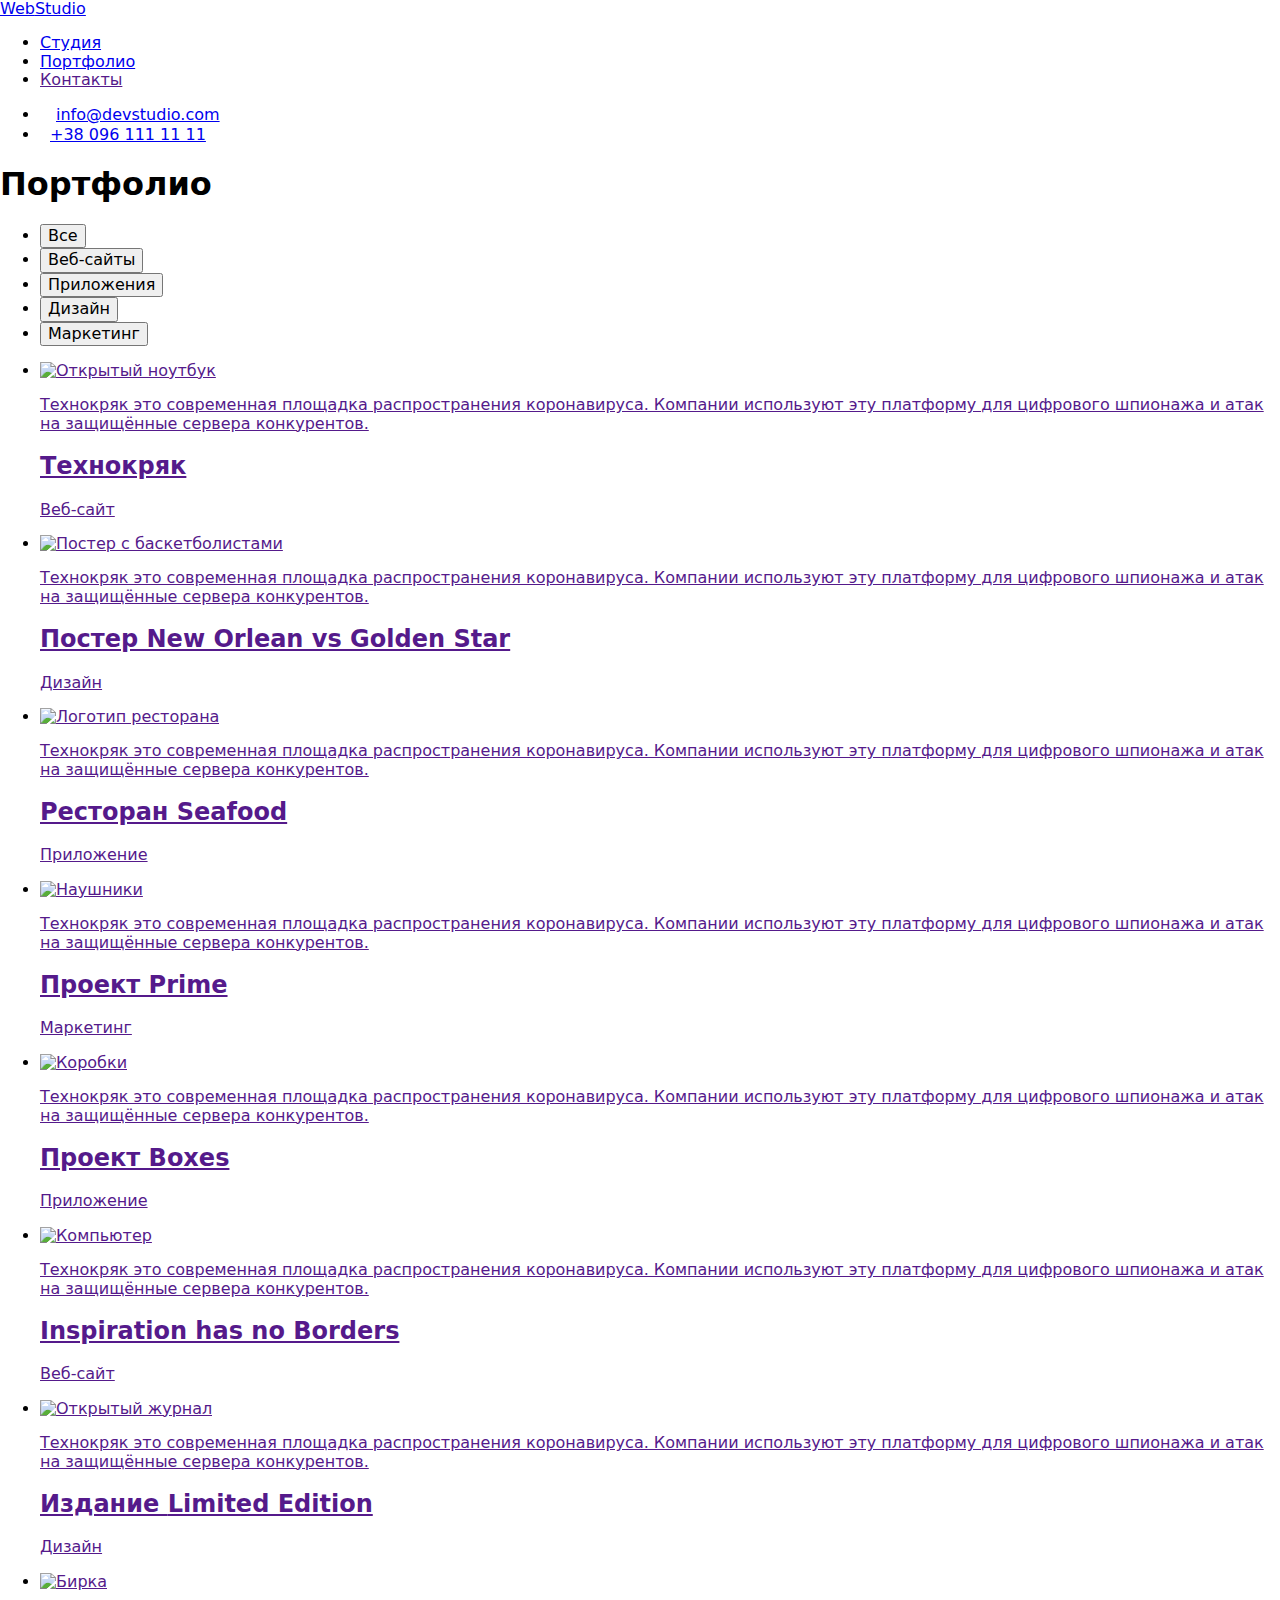
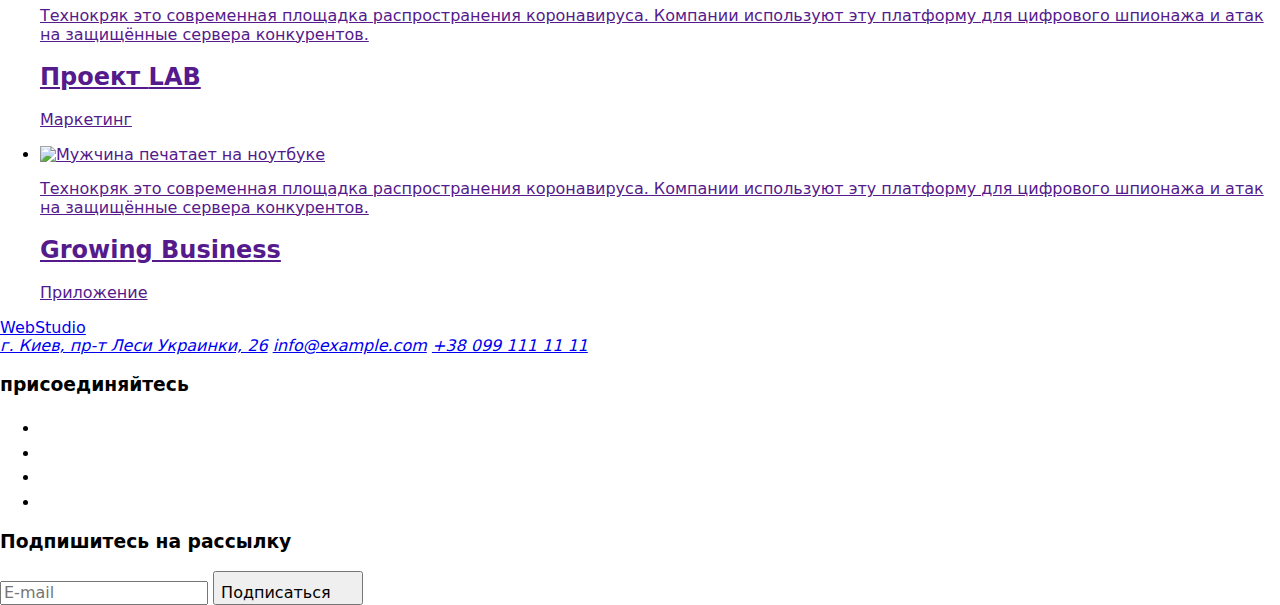
==== portfolio.html @ 89c10aa8 "Add files via upload" ====
<!DOCTYPE html>
<html lang="ru">
  <head>
    <meta charset="UTF-8" />
    <meta http-equiv="X-UA-Compatible" content="IE=edge" />
    <meta name="viewport" content="width=device-width, initial-scale=1.0" />
    <link
      href="https://fonts.googleapis.com/css2?family=Raleway:ital,wght@0,700;1,700&family=Roboto:ital,wght@0,400;0,500;0,700;0,900;1,400;1,500;1,700;1,900&display=swap"
      rel="stylesheet"
    />
    <link
      rel="stylesheet"
      href="https://cdnjs.cloudflare.com/ajax/libs/modern-normalize/1.0.0/modern-normalize.min.css"
    />
    <link rel="stylesheet" href="./css/style.css" />
    <title>Portfolio</title>
  </head>
  <body>
    <!--Header-->
    <header class="top-header top-header-portfolio">
      <div class="container top-header-container">
        <nav class="nav-position">
          <a class="logo link-decoration" href="./index.html"
            ><span class="logo-web">Web</span>Studio</a
          >

          <ul class="site-nav ul-style">
            <li class="site-nav-item">
              <a
                class="site-nav-link studia-link-menu link-decoration"
                href="./index.html"
                >Студия</a
              >
            </li>
            <li class="site-nav-item">
              <a
                class="
                  site-nav-link
                  current
                  portfolio-link-menu
                  link-decoration
                "
                href="./portfolio.html"
                >Портфолио</a
              >
            </li>
            <li class="site-nav-item">
              <a
                class="site-nav-link contacts-link-menu link-decoration"
                href=""
                >Контакты</a
              >
            </li>
          </ul>
        </nav>
        <ul class="contacts-header ul-style">
          <li class="contacts-header-item">
            <a
              class="contacts-link link-decoration"
              href="mailto:info@devstudio.com"
              ><svg class="icon-envelope" width="16px" height="12px">
                <use href="./images/icons.svg#icon-envelope"></use></svg
              >info@devstudio.com</a
            >
          </li>
          <li class="contacts-header-item">
            <a class="contacts-link link-decoration" href="tel:+380961111111"
              ><svg class="icon-envelope" width="10px" height="16px">
                <use href="./images/icons.svg#icon-smartphone"></use></svg
              >+38 096 111 11 11</a
            >
          </li>
        </ul>
      </div>
    </header>

    <main>
      <section class="portfolio section">
        <div class="container">
          <!--Скрытый заголовок-->
          <h1 class="hidden-title">Портфолио</h1>

          <!--Фильтр-->
          <ul class="filter-buttons ul-style">
            <li class="filter-buttons-item">
              <button class="filter-buttons-link" type="button">Все</button>
            </li>
            <li class="filter-buttons-item">
              <button class="filter-buttons-link" type="button">
                Веб-сайты
              </button>
            </li>
            <li class="filter-buttons-item">
              <button class="filter-buttons-link" type="button">
                Приложения
              </button>
            </li>
            <li class="filter-buttons-item">
              <button class="filter-buttons-link" type="button">Дизайн</button>
            </li>
            <li class="filter-buttons-item">
              <button class="filter-buttons-link" type="button">
                Маркетинг
              </button>
            </li>
          </ul>

          <!--Portfolio-->

          <ul class="portfolio-projects ul-style">
            <li class="portfolio-projects-item">
              <a class="portfolio-projects-link link-decoration" href="">
                <div class="portfolio-overlay-container">
                  <img
                    class="portfolio-img"
                    src="./images/tehnokryak.jpg"
                    alt="Открытый ноутбук"
                    width="370"
                  />
                  <div class="portfolio-overlay">
                    <p class="portfolio-overlay-descriptions">
                      Технокряк это современная площадка распространения
                      коронавируса. Компании используют эту платформу для
                      цифрового шпионажа и атак на защищённые сервера
                      конкурентов.
                    </p>
                  </div>
                </div>
                <div class="portfolio-photo-caption">
                  <h2 class="portfolio-projects-title">Технокряк</h2>
                  <p class="portfolio-projects-description">Веб-сайт</p>
                </div>
              </a>
            </li>
            <li class="portfolio-projects-item">
              <a class="portfolio-projects-link link-decoration" href="">
                <div class="portfolio-overlay-container">
                  <img
                    class="portfolio-img"
                    src="./images/poster.jpg"
                    alt="Постер с баскетболистами"
                    width="370"
                  />
                  <div class="portfolio-overlay">
                    <p class="portfolio-overlay-descriptions">
                      Технокряк это современная площадка распространения
                      коронавируса. Компании используют эту платформу для
                      цифрового шпионажа и атак на защищённые сервера
                      конкурентов.
                    </p>
                  </div>
                </div>
                <div class="portfolio-photo-caption">
                  <h2 class="portfolio-projects-title">
                    Постер New Orlean vs Golden Star
                  </h2>
                  <p class="portfolio-projects-description">Дизайн</p>
                </div>
              </a>
            </li>
            <li class="portfolio-projects-item">
              <a class="portfolio-projects-link link-decoration" href="">
                <div class="portfolio-overlay-container">
                  <img
                    class="portfolio-img"
                    src="./images/seafood.jpg"
                    alt="Логотип ресторана"
                    width="370"
                  />
                  <div class="portfolio-overlay">
                    <p class="portfolio-overlay-descriptions">
                      Технокряк это современная площадка распространения
                      коронавируса. Компании используют эту платформу для
                      цифрового шпионажа и атак на защищённые сервера
                      конкурентов.
                    </p>
                  </div>
                </div>
                <div class="portfolio-photo-caption">
                  <h2 class="portfolio-projects-title">Ресторан Seafood</h2>
                  <p class="portfolio-projects-description">Приложение</p>
                </div>
              </a>
            </li>
            <li class="portfolio-projects-item">
              <a class="portfolio-projects-link link-decoration" href="">
                <div class="portfolio-overlay-container">
                  <img
                    class="portfolio-img"
                    src="./images/prime.jpg"
                    alt="Наушники"
                    width="370"
                  />
                  <div class="portfolio-overlay">
                    <p class="portfolio-overlay-descriptions">
                      Технокряк это современная площадка распространения
                      коронавируса. Компании используют эту платформу для
                      цифрового шпионажа и атак на защищённые сервера
                      конкурентов.
                    </p>
                  </div>
                </div>
                <div class="portfolio-photo-caption">
                  <h2 class="portfolio-projects-title">Проект Prime</h2>
                  <p class="portfolio-projects-description">Маркетинг</p>
                </div>
              </a>
            </li>
            <li class="portfolio-projects-item">
              <a class="portfolio-projects-link link-decoration" href="">
                <div class="portfolio-overlay-container">
                  <img
                    class="portfolio-img"
                    src="./images/boxes.jpg"
                    alt="Коробки"
                    width="370"
                  />
                  <div class="portfolio-overlay">
                    <p class="portfolio-overlay-descriptions">
                      Технокряк это современная площадка распространения
                      коронавируса. Компании используют эту платформу для
                      цифрового шпионажа и атак на защищённые сервера
                      конкурентов.
                    </p>
                  </div>
                </div>
                <div class="portfolio-photo-caption">
                  <h2 class="portfolio-projects-title">Проект Boxes</h2>
                  <p class="portfolio-projects-description">Приложение</p>
                </div>
              </a>
            </li>
            <li class="portfolio-projects-item">
              <a class="portfolio-projects-link link-decoration" href="">
                <div class="portfolio-overlay-container">
                  <img
                    class="portfolio-img"
                    src="./images/borders.jpg"
                    alt="Компьютер"
                    width="370"
                  />
                  <div class="portfolio-overlay">
                    <p class="portfolio-overlay-descriptions">
                      Технокряк это современная площадка распространения
                      коронавируса. Компании используют эту платформу для
                      цифрового шпионажа и атак на защищённые сервера
                      конкурентов.
                    </p>
                  </div>
                </div>
                <div class="portfolio-photo-caption">
                  <h2 lang="en" class="portfolio-projects-title">
                    Inspiration has no Borders
                  </h2>
                  <p class="portfolio-projects-description">Веб-сайт</p>
                </div>
              </a>
            </li>
            <li class="portfolio-projects-item">
              <a class="portfolio-projects-link link-decoration" href="">
                <div class="portfolio-overlay-container">
                  <img
                    class="portfolio-img"
                    src="./images/limited.jpg"
                    alt="Открытый журнал"
                    width="370"
                  />
                  <div class="portfolio-overlay">
                    <p class="portfolio-overlay-descriptions">
                      Технокряк это современная площадка распространения
                      коронавируса. Компании используют эту платформу для
                      цифрового шпионажа и атак на защищённые сервера
                      конкурентов.
                    </p>
                  </div>
                </div>
                <div class="portfolio-photo-caption">
                  <h2 class="portfolio-projects-title">
                    Издание <span lang="en">Limited Edition</span>
                  </h2>
                  <p class="portfolio-projects-description">Дизайн</p>
                </div>
              </a>
            </li>
            <li class="portfolio-projects-item">
              <a class="portfolio-projects-link link-decoration" href="">
                <div class="portfolio-overlay-container">
                  <img
                    class="portfolio-img"
                    src="./images/lab.jpg"
                    alt="Бирка"
                    width="370"
                  />
                  <div class="portfolio-overlay">
                    <p class="portfolio-overlay-descriptions">
                      Технокряк это современная площадка распространения
                      коронавируса. Компании используют эту платформу для
                      цифрового шпионажа и атак на защищённые сервера
                      конкурентов.
                    </p>
                  </div>
                </div>
                <div class="portfolio-photo-caption">
                  <h2 class="portfolio-projects-title">
                    Проект <span lang="en">LAB</span>
                  </h2>
                  <p class="portfolio-projects-description">Маркетинг</p>
                </div>
              </a>
            </li>
            <li class="portfolio-projects-item">
              <a class="portfolio-projects-link link-decoration" href="">
                <div class="portfolio-overlay-container">
                  <img
                    class="portfolio-img"
                    src="./images/growing.jpg"
                    alt="Мужчина печатает на ноутбуке"
                    width="370"
                  />
                  <div class="portfolio-overlay">
                    <p class="portfolio-overlay-descriptions">
                      Технокряк это современная площадка распространения
                      коронавируса. Компании используют эту платформу для
                      цифрового шпионажа и атак на защищённые сервера
                      конкурентов.
                    </p>
                  </div>
                </div>
                <div class="portfolio-photo-caption">
                  <h2 lang="en" class="portfolio-projects-title">
                    Growing Business
                  </h2>
                  <p class="portfolio-projects-description">Приложение</p>
                </div>
              </a>
            </li>
          </ul>
        </div>
      </section>
    </main>

    <!--Footer-->
    <footer class="page-footer">
      <div class="container flex-footer">
        <div>
          <a class="logo-footer link-decoration" href="./index.html"
            ><span class="logo-web">Web</span>Studio</a
          >
          <address class="adress">
            <!--Ссылка на карту-->
            <a
              class="footer-contacts link-decoration"
              href="https://goo.gl/maps/Xikcf6HpzXLj2j496"
              target="_blank"
              rel="noopener noreferrer"
              >г. Киев, пр-т Леси Украинки, 26</a
            >

            <a
              class="footer-contacts footer-link link-decoration"
              href="mailto:info@example.com"
              >info@example.com</a
            >

            <a
              class="footer-contacts footer-link link-decoration"
              href="tel:+380991111111"
              >+38 099 111 11 11</a
            >
          </address>
        </div>
        <div class="social-footer">
          <h3 class="social-footer-title">присоединяйтесь</h3>
          <ul class="social-footer-list ul-style">
            <li class="social-footer-item">
              <a class="social-footer-link link-decoration" href=""
                ><svg class="icon-instagram" width="20px" height="20px">
                  <use href="./images/icons.svg#icon-instagram"></use></svg
              ></a>
            </li>
            <li class="social-footer-item">
              <a class="social-footer-link link-decoration" href=""
                ><svg class="icon-twitter" width="20px" height="20px">
                  <use href="./images/icons.svg#icon-twitter"></use></svg
              ></a>
            </li>
            <li class="social-footer-item">
              <a class="social-footer-link link-decoration" href=""
                ><svg class="icon-facebook" width="20px" height="20px">
                  <use href="./images/icons.svg#icon-facebook"></use></svg
              ></a>
            </li>
            <li class="social-footer-item">
              <a class="social-footer-link link-decoration" href=""
                ><svg class="icon-linkedin" width="20px" height="20px">
                  <use href="./images/icons.svg#icon-linkedin"></use></svg
              ></a>
            </li>
          </ul>
        </div>
        <div class="subscribe-footer-container">
          <h3 class="subscribe-footer-title">Подпишитесь на рассылку</h3>
          <div class="subscribe-form-container">
            <form class="subscribe-form">
              <input
                class="subscribe-input-form"
                type="email"
                name="email"
                id="email"
                placeholder="E-mail"
              />
              <button class="subscribe-button" type="submit">
                Подписаться<svg class="icon-send" width="24" height="24">
                  <use href="./images/icons.svg#icon-icon-send"></use>
                </svg>
              </button>
            </form>
          </div>
        </div>
      </div>
    </footer>
  </body>
</html>
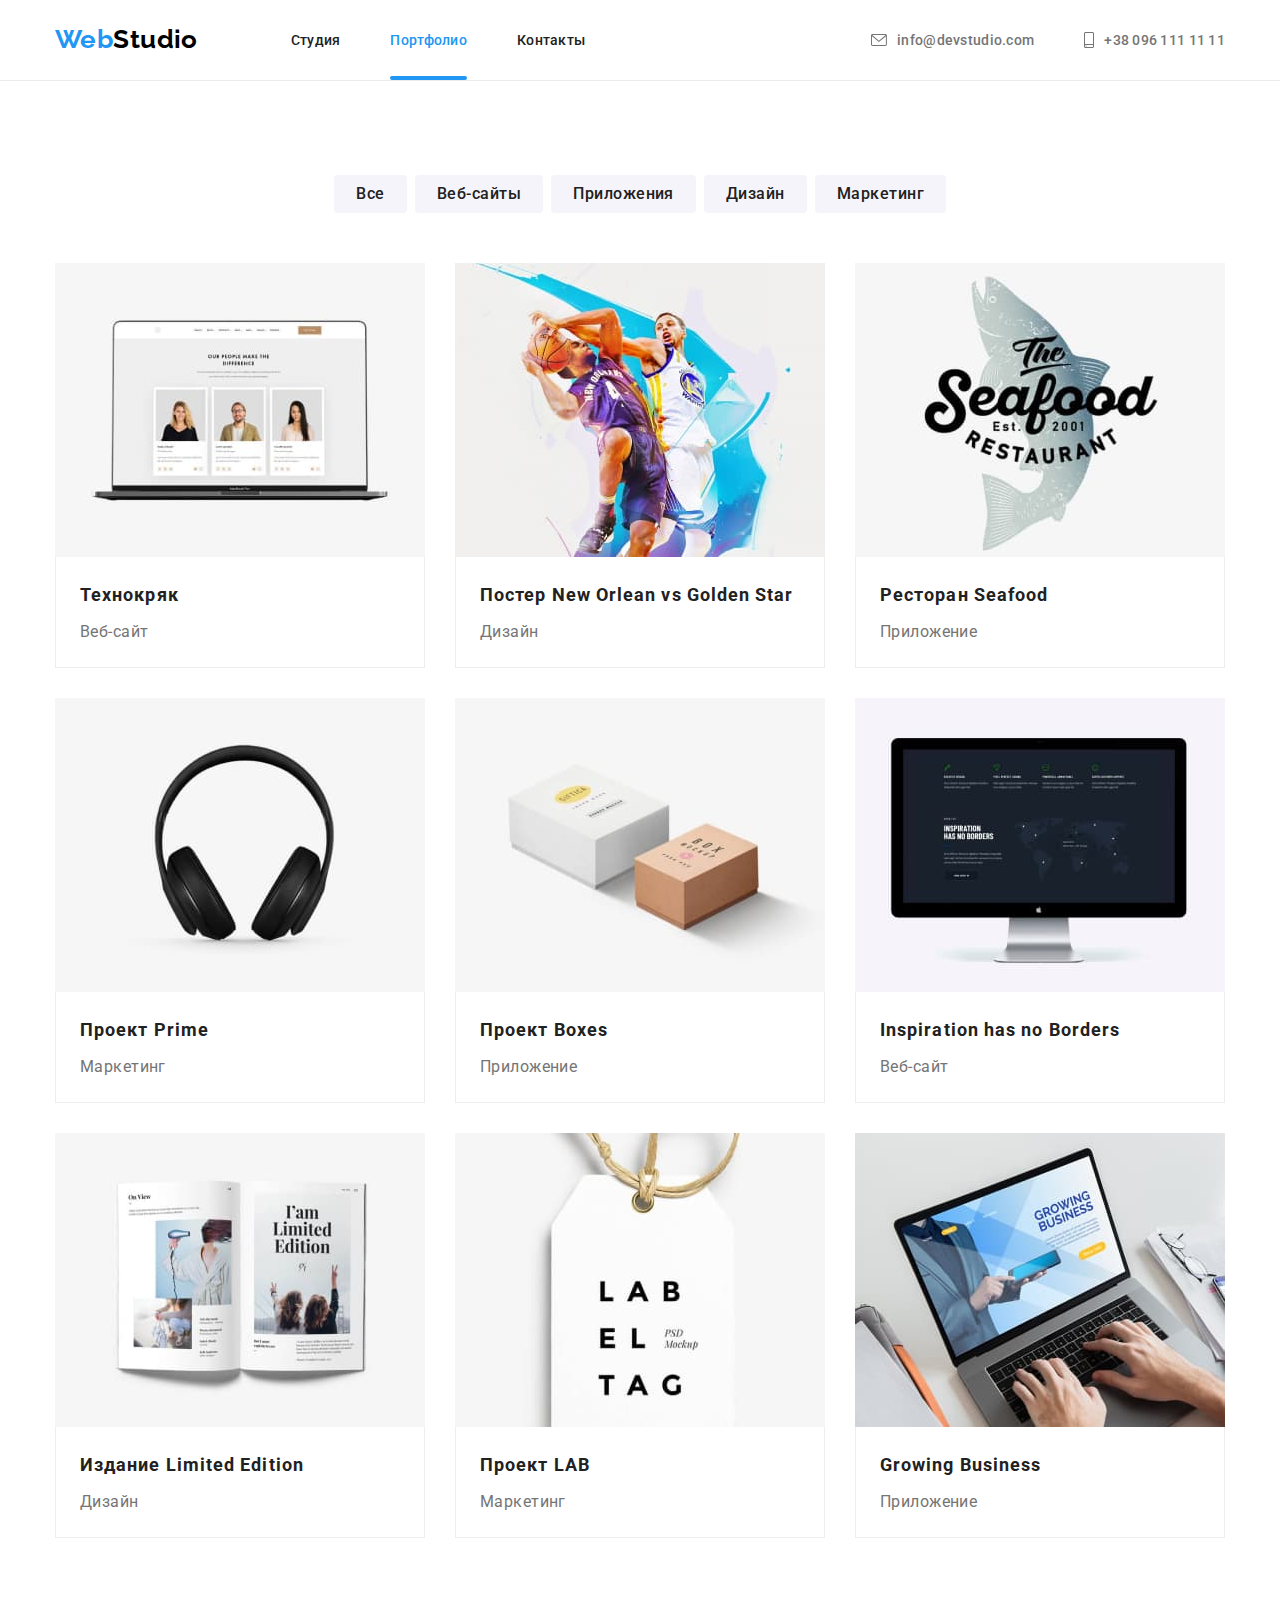
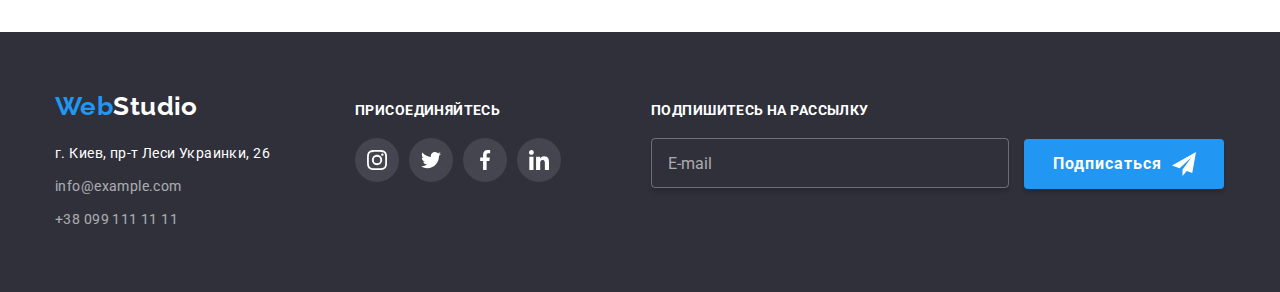
==== commit 5785a12f: "Добавляет сасс и бэм" ====
--- a/portfolio.html
+++ b/portfolio.html
@@ -12,60 +12,66 @@
       rel="stylesheet"
       href="https://cdnjs.cloudflare.com/ajax/libs/modern-normalize/1.0.0/modern-normalize.min.css"
     />
-    <link rel="stylesheet" href="./css/style.css" />
+    <link rel="stylesheet" href="./css/main.min.css" />
+
     <title>Portfolio</title>
   </head>
   <body>
     <!--Header-->
-    <header class="top-header top-header-portfolio">
-      <div class="container top-header-container">
-        <nav class="nav-position">
+    <header class="header">
+      <div class="container header__container">
+        <nav class="navigation">
           <a class="logo link-decoration" href="./index.html"
-            ><span class="logo-web">Web</span>Studio</a
+            ><span class="logo--web">Web</span>Studio</a
           >
 
-          <ul class="site-nav ul-style">
-            <li class="site-nav-item">
+          <ul class="ul-style navigation__list">
+            <li class="navigation__item">
               <a
-                class="site-nav-link studia-link-menu link-decoration"
+                class="
+                  link-decoration
+                  navigation__link navigation__link--studia
+                "
                 href="./index.html"
                 >Студия</a
               >
             </li>
-            <li class="site-nav-item">
+            <li class="navigation__item">
               <a
                 class="
-                  site-nav-link
                   current
-                  portfolio-link-menu
                   link-decoration
+                  navigation__link navigation__link--portfolio
                 "
                 href="./portfolio.html"
                 >Портфолио</a
               >
             </li>
-            <li class="site-nav-item">
+            <li class="navigation__item">
               <a
-                class="site-nav-link contacts-link-menu link-decoration"
+                class="
+                  link-decoration
+                  navigation__link navigation__link--contacts
+                "
                 href=""
                 >Контакты</a
               >
             </li>
           </ul>
         </nav>
-        <ul class="contacts-header ul-style">
-          <li class="contacts-header-item">
+        <ul class="ul-style contacts">
+          <li class="contacts__item">
             <a
-              class="contacts-link link-decoration"
+              class="link-decoration contacts__link"
               href="mailto:info@devstudio.com"
               ><svg class="icon-envelope" width="16px" height="12px">
                 <use href="./images/icons.svg#icon-envelope"></use></svg
               >info@devstudio.com</a
             >
           </li>
-          <li class="contacts-header-item">
-            <a class="contacts-link link-decoration" href="tel:+380961111111"
-              ><svg class="icon-envelope" width="10px" height="16px">
+          <li class="contacts__item">
+            <a class="link-decoration contacts__link" href="tel:+380961111111"
+              ><svg class="icon-smartphone" width="10px" height="16px">
                 <use href="./images/icons.svg#icon-smartphone"></use></svg
               >+38 096 111 11 11</a
             >
@@ -75,281 +81,275 @@
     </header>
 
     <main>
-      <section class="portfolio section">
+      <section class="section">
         <div class="container">
           <!--Скрытый заголовок-->
           <h1 class="hidden-title">Портфолио</h1>
 
           <!--Фильтр-->
-          <ul class="filter-buttons ul-style">
-            <li class="filter-buttons-item">
-              <button class="filter-buttons-link" type="button">Все</button>
-            </li>
-            <li class="filter-buttons-item">
-              <button class="filter-buttons-link" type="button">
-                Веб-сайты
-              </button>
-            </li>
-            <li class="filter-buttons-item">
-              <button class="filter-buttons-link" type="button">
-                Приложения
-              </button>
-            </li>
-            <li class="filter-buttons-item">
-              <button class="filter-buttons-link" type="button">Дизайн</button>
-            </li>
-            <li class="filter-buttons-item">
-              <button class="filter-buttons-link" type="button">
-                Маркетинг
-              </button>
-            </li>
-          </ul>
-
+          <div class="filter">
+            <ul class="filter__list ul-style">
+              <li class="filter__item">
+                <button class="filter__button" type="button">Все</button>
+              </li>
+              <li class="filter__item">
+                <button class="filter__button" type="button">Веб-сайты</button>
+              </li>
+              <li class="filter__item">
+                <button class="filter__button" type="button">Приложения</button>
+              </li>
+              <li class="filter__item">
+                <button class="filter__button" type="button">Дизайн</button>
+              </li>
+              <li class="filter__item">
+                <button class="filter__button" type="button">Маркетинг</button>
+              </li>
+            </ul>
+          </div>
           <!--Portfolio-->
-
-          <ul class="portfolio-projects ul-style">
-            <li class="portfolio-projects-item">
-              <a class="portfolio-projects-link link-decoration" href="">
-                <div class="portfolio-overlay-container">
-                  <img
-                    class="portfolio-img"
-                    src="./images/tehnokryak.jpg"
-                    alt="Открытый ноутбук"
-                    width="370"
-                  />
-                  <div class="portfolio-overlay">
-                    <p class="portfolio-overlay-descriptions">
-                      Технокряк это современная площадка распространения
-                      коронавируса. Компании используют эту платформу для
-                      цифрового шпионажа и атак на защищённые сервера
-                      конкурентов.
-                    </p>
-                  </div>
-                </div>
-                <div class="portfolio-photo-caption">
-                  <h2 class="portfolio-projects-title">Технокряк</h2>
-                  <p class="portfolio-projects-description">Веб-сайт</p>
-                </div>
-              </a>
-            </li>
-            <li class="portfolio-projects-item">
-              <a class="portfolio-projects-link link-decoration" href="">
-                <div class="portfolio-overlay-container">
-                  <img
-                    class="portfolio-img"
-                    src="./images/poster.jpg"
-                    alt="Постер с баскетболистами"
-                    width="370"
-                  />
-                  <div class="portfolio-overlay">
-                    <p class="portfolio-overlay-descriptions">
-                      Технокряк это современная площадка распространения
-                      коронавируса. Компании используют эту платформу для
-                      цифрового шпионажа и атак на защищённые сервера
-                      конкурентов.
-                    </p>
-                  </div>
-                </div>
-                <div class="portfolio-photo-caption">
-                  <h2 class="portfolio-projects-title">
-                    Постер New Orlean vs Golden Star
-                  </h2>
-                  <p class="portfolio-projects-description">Дизайн</p>
-                </div>
-              </a>
-            </li>
-            <li class="portfolio-projects-item">
-              <a class="portfolio-projects-link link-decoration" href="">
-                <div class="portfolio-overlay-container">
-                  <img
-                    class="portfolio-img"
-                    src="./images/seafood.jpg"
-                    alt="Логотип ресторана"
-                    width="370"
-                  />
-                  <div class="portfolio-overlay">
-                    <p class="portfolio-overlay-descriptions">
-                      Технокряк это современная площадка распространения
-                      коронавируса. Компании используют эту платформу для
-                      цифрового шпионажа и атак на защищённые сервера
-                      конкурентов.
-                    </p>
-                  </div>
-                </div>
-                <div class="portfolio-photo-caption">
-                  <h2 class="portfolio-projects-title">Ресторан Seafood</h2>
-                  <p class="portfolio-projects-description">Приложение</p>
-                </div>
-              </a>
-            </li>
-            <li class="portfolio-projects-item">
-              <a class="portfolio-projects-link link-decoration" href="">
-                <div class="portfolio-overlay-container">
-                  <img
-                    class="portfolio-img"
-                    src="./images/prime.jpg"
-                    alt="Наушники"
-                    width="370"
-                  />
-                  <div class="portfolio-overlay">
-                    <p class="portfolio-overlay-descriptions">
-                      Технокряк это современная площадка распространения
-                      коронавируса. Компании используют эту платформу для
-                      цифрового шпионажа и атак на защищённые сервера
-                      конкурентов.
-                    </p>
-                  </div>
-                </div>
-                <div class="portfolio-photo-caption">
-                  <h2 class="portfolio-projects-title">Проект Prime</h2>
-                  <p class="portfolio-projects-description">Маркетинг</p>
-                </div>
-              </a>
-            </li>
-            <li class="portfolio-projects-item">
-              <a class="portfolio-projects-link link-decoration" href="">
-                <div class="portfolio-overlay-container">
-                  <img
-                    class="portfolio-img"
-                    src="./images/boxes.jpg"
-                    alt="Коробки"
-                    width="370"
-                  />
-                  <div class="portfolio-overlay">
-                    <p class="portfolio-overlay-descriptions">
-                      Технокряк это современная площадка распространения
-                      коронавируса. Компании используют эту платформу для
-                      цифрового шпионажа и атак на защищённые сервера
-                      конкурентов.
-                    </p>
-                  </div>
-                </div>
-                <div class="portfolio-photo-caption">
-                  <h2 class="portfolio-projects-title">Проект Boxes</h2>
-                  <p class="portfolio-projects-description">Приложение</p>
-                </div>
-              </a>
-            </li>
-            <li class="portfolio-projects-item">
-              <a class="portfolio-projects-link link-decoration" href="">
-                <div class="portfolio-overlay-container">
-                  <img
-                    class="portfolio-img"
-                    src="./images/borders.jpg"
-                    alt="Компьютер"
-                    width="370"
-                  />
-                  <div class="portfolio-overlay">
-                    <p class="portfolio-overlay-descriptions">
-                      Технокряк это современная площадка распространения
-                      коронавируса. Компании используют эту платформу для
-                      цифрового шпионажа и атак на защищённые сервера
-                      конкурентов.
-                    </p>
-                  </div>
-                </div>
-                <div class="portfolio-photo-caption">
-                  <h2 lang="en" class="portfolio-projects-title">
-                    Inspiration has no Borders
-                  </h2>
-                  <p class="portfolio-projects-description">Веб-сайт</p>
-                </div>
-              </a>
-            </li>
-            <li class="portfolio-projects-item">
-              <a class="portfolio-projects-link link-decoration" href="">
-                <div class="portfolio-overlay-container">
-                  <img
-                    class="portfolio-img"
-                    src="./images/limited.jpg"
-                    alt="Открытый журнал"
-                    width="370"
-                  />
-                  <div class="portfolio-overlay">
-                    <p class="portfolio-overlay-descriptions">
-                      Технокряк это современная площадка распространения
-                      коронавируса. Компании используют эту платформу для
-                      цифрового шпионажа и атак на защищённые сервера
-                      конкурентов.
-                    </p>
-                  </div>
-                </div>
-                <div class="portfolio-photo-caption">
-                  <h2 class="portfolio-projects-title">
-                    Издание <span lang="en">Limited Edition</span>
-                  </h2>
-                  <p class="portfolio-projects-description">Дизайн</p>
-                </div>
-              </a>
-            </li>
-            <li class="portfolio-projects-item">
-              <a class="portfolio-projects-link link-decoration" href="">
-                <div class="portfolio-overlay-container">
-                  <img
-                    class="portfolio-img"
-                    src="./images/lab.jpg"
-                    alt="Бирка"
-                    width="370"
-                  />
-                  <div class="portfolio-overlay">
-                    <p class="portfolio-overlay-descriptions">
-                      Технокряк это современная площадка распространения
-                      коронавируса. Компании используют эту платформу для
-                      цифрового шпионажа и атак на защищённые сервера
-                      конкурентов.
-                    </p>
-                  </div>
-                </div>
-                <div class="portfolio-photo-caption">
-                  <h2 class="portfolio-projects-title">
-                    Проект <span lang="en">LAB</span>
-                  </h2>
-                  <p class="portfolio-projects-description">Маркетинг</p>
-                </div>
-              </a>
-            </li>
-            <li class="portfolio-projects-item">
-              <a class="portfolio-projects-link link-decoration" href="">
-                <div class="portfolio-overlay-container">
-                  <img
-                    class="portfolio-img"
-                    src="./images/growing.jpg"
-                    alt="Мужчина печатает на ноутбуке"
-                    width="370"
-                  />
-                  <div class="portfolio-overlay">
-                    <p class="portfolio-overlay-descriptions">
-                      Технокряк это современная площадка распространения
-                      коронавируса. Компании используют эту платформу для
-                      цифрового шпионажа и атак на защищённые сервера
-                      конкурентов.
-                    </p>
-                  </div>
-                </div>
-                <div class="portfolio-photo-caption">
-                  <h2 lang="en" class="portfolio-projects-title">
-                    Growing Business
-                  </h2>
-                  <p class="portfolio-projects-description">Приложение</p>
-                </div>
-              </a>
-            </li>
-          </ul>
+          <div class="portfolio">
+            <ul class="portfolio__list ul-style">
+              <li class="portfolio__item">
+                <a class="portfolio__link link-decoration" href="">
+                  <div class="portfolio-overlay-container">
+                    <img
+                      class="portfolio__img"
+                      src="./images/tehnokryak.jpg"
+                      alt="Открытый ноутбук"
+                      width="370"
+                    />
+                    <div class="portfolio-overlay">
+                      <p class="portfolio-overlay-descriptions">
+                        Технокряк это современная площадка распространения
+                        коронавируса. Компании используют эту платформу для
+                        цифрового шпионажа и атак на защищённые сервера
+                        конкурентов.
+                      </p>
+                    </div>
+                  </div>
+                  <div class="portfolio-photo-caption">
+                    <h2 class="portfolio__title">Технокряк</h2>
+                    <p class="portfolio__description">Веб-сайт</p>
+                  </div>
+                </a>
+              </li>
+              <li class="portfolio__item">
+                <a class="portfolio__link link-decoration" href="">
+                  <div class="portfolio-overlay-container">
+                    <img
+                      class="portfolio__img"
+                      src="./images/poster.jpg"
+                      alt="Постер с баскетболистами"
+                      width="370"
+                    />
+                    <div class="portfolio-overlay">
+                      <p class="portfolio-overlay-descriptions">
+                        Технокряк это современная площадка распространения
+                        коронавируса. Компании используют эту платформу для
+                        цифрового шпионажа и атак на защищённые сервера
+                        конкурентов.
+                      </p>
+                    </div>
+                  </div>
+                  <div class="portfolio-photo-caption">
+                    <h2 class="portfolio__title">
+                      Постер New Orlean vs Golden Star
+                    </h2>
+                    <p class="portfolio__description">Дизайн</p>
+                  </div>
+                </a>
+              </li>
+              <li class="portfolio__item">
+                <a class="portfolio__link link-decoration" href="">
+                  <div class="portfolio-overlay-container">
+                    <img
+                      class="portfolio__img"
+                      src="./images/seafood.jpg"
+                      alt="Логотип ресторана"
+                      width="370"
+                    />
+                    <div class="portfolio-overlay">
+                      <p class="portfolio-overlay-descriptions">
+                        Технокряк это современная площадка распространения
+                        коронавируса. Компании используют эту платформу для
+                        цифрового шпионажа и атак на защищённые сервера
+                        конкурентов.
+                      </p>
+                    </div>
+                  </div>
+                  <div class="portfolio-photo-caption">
+                    <h2 class="portfolio__title">Ресторан Seafood</h2>
+                    <p class="portfolio__description">Приложение</p>
+                  </div>
+                </a>
+              </li>
+              <li class="portfolio__item">
+                <a class="portfolio__link link-decoration" href="">
+                  <div class="portfolio-overlay-container">
+                    <img
+                      class="portfolio__img"
+                      src="./images/prime.jpg"
+                      alt="Наушники"
+                      width="370"
+                    />
+                    <div class="portfolio-overlay">
+                      <p class="portfolio-overlay-descriptions">
+                        Технокряк это современная площадка распространения
+                        коронавируса. Компании используют эту платформу для
+                        цифрового шпионажа и атак на защищённые сервера
+                        конкурентов.
+                      </p>
+                    </div>
+                  </div>
+                  <div class="portfolio-photo-caption">
+                    <h2 class="portfolio__title">Проект Prime</h2>
+                    <p class="portfolio__description">Маркетинг</p>
+                  </div>
+                </a>
+              </li>
+              <li class="portfolio__item">
+                <a class="portfolio__link link-decoration" href="">
+                  <div class="portfolio-overlay-container">
+                    <img
+                      class="portfolio__img"
+                      src="./images/boxes.jpg"
+                      alt="Коробки"
+                      width="370"
+                    />
+                    <div class="portfolio-overlay">
+                      <p class="portfolio-overlay-descriptions">
+                        Технокряк это современная площадка распространения
+                        коронавируса. Компании используют эту платформу для
+                        цифрового шпионажа и атак на защищённые сервера
+                        конкурентов.
+                      </p>
+                    </div>
+                  </div>
+                  <div class="portfolio-photo-caption">
+                    <h2 class="portfolio__title">Проект Boxes</h2>
+                    <p class="portfolio__description">Приложение</p>
+                  </div>
+                </a>
+              </li>
+              <li class="portfolio__item">
+                <a class="portfolio__link link-decoration" href="">
+                  <div class="portfolio-overlay-container">
+                    <img
+                      class="portfolio__img"
+                      src="./images/borders.jpg"
+                      alt="Компьютер"
+                      width="370"
+                    />
+                    <div class="portfolio-overlay">
+                      <p class="portfolio-overlay-descriptions">
+                        Технокряк это современная площадка распространения
+                        коронавируса. Компании используют эту платформу для
+                        цифрового шпионажа и атак на защищённые сервера
+                        конкурентов.
+                      </p>
+                    </div>
+                  </div>
+                  <div class="portfolio-photo-caption">
+                    <h2 lang="en" class="portfolio__title">
+                      Inspiration has no Borders
+                    </h2>
+                    <p class="portfolio__description">Веб-сайт</p>
+                  </div>
+                </a>
+              </li>
+              <li class="portfolio__item">
+                <a class="portfolio__link link-decoration" href="">
+                  <div class="portfolio-overlay-container">
+                    <img
+                      class="portfolio__img"
+                      src="./images/limited.jpg"
+                      alt="Открытый журнал"
+                      width="370"
+                    />
+                    <div class="portfolio-overlay">
+                      <p class="portfolio-overlay-descriptions">
+                        Технокряк это современная площадка распространения
+                        коронавируса. Компании используют эту платформу для
+                        цифрового шпионажа и атак на защищённые сервера
+                        конкурентов.
+                      </p>
+                    </div>
+                  </div>
+                  <div class="portfolio-photo-caption">
+                    <h2 class="portfolio__title">
+                      Издание <span lang="en">Limited Edition</span>
+                    </h2>
+                    <p class="portfolio__description">Дизайн</p>
+                  </div>
+                </a>
+              </li>
+              <li class="portfolio__item">
+                <a class="portfolio__link link-decoration" href="">
+                  <div class="portfolio-overlay-container">
+                    <img
+                      class="portfolio__img"
+                      src="./images/lab.jpg"
+                      alt="Бирка"
+                      width="370"
+                    />
+                    <div class="portfolio-overlay">
+                      <p class="portfolio-overlay-descriptions">
+                        Технокряк это современная площадка распространения
+                        коронавируса. Компании используют эту платформу для
+                        цифрового шпионажа и атак на защищённые сервера
+                        конкурентов.
+                      </p>
+                    </div>
+                  </div>
+                  <div class="portfolio-photo-caption">
+                    <h2 class="portfolio__title">
+                      Проект <span lang="en">LAB</span>
+                    </h2>
+                    <p class="portfolio__description">Маркетинг</p>
+                  </div>
+                </a>
+              </li>
+              <li class="portfolio__item">
+                <a class="portfolio__link link-decoration" href="">
+                  <div class="portfolio-overlay-container">
+                    <img
+                      class="portfolio__img"
+                      src="./images/growing.jpg"
+                      alt="Мужчина печатает на ноутбуке"
+                      width="370"
+                    />
+                    <div class="portfolio-overlay">
+                      <p class="portfolio-overlay-descriptions">
+                        Технокряк это современная площадка распространения
+                        коронавируса. Компании используют эту платформу для
+                        цифрового шпионажа и атак на защищённые сервера
+                        конкурентов.
+                      </p>
+                    </div>
+                  </div>
+                  <div class="portfolio-photo-caption">
+                    <h2 lang="en" class="portfolio__title">Growing Business</h2>
+                    <p class="portfolio__description">Приложение</p>
+                  </div>
+                </a>
+              </li>
+            </ul>
+          </div>
         </div>
       </section>
     </main>
 
     <!--Footer-->
-    <footer class="page-footer">
-      <div class="container flex-footer">
+    <footer class="footer">
+      <div class="container footer--flex">
         <div>
           <a class="logo-footer link-decoration" href="./index.html"
-            ><span class="logo-web">Web</span>Studio</a
+            ><span class="logo--web">Web</span>Studio</a
           >
           <address class="adress">
             <!--Ссылка на карту-->
             <a
-              class="footer-contacts link-decoration"
+              class="adress__link link-decoration"
               href="https://goo.gl/maps/Xikcf6HpzXLj2j496"
               target="_blank"
               rel="noopener noreferrer"
@@ -357,59 +357,59 @@
             >
 
             <a
-              class="footer-contacts footer-link link-decoration"
+              class="adress__link adress__link--opacity link-decoration"
               href="mailto:info@example.com"
               >info@example.com</a
             >
 
             <a
-              class="footer-contacts footer-link link-decoration"
+              class="adress__link adress__link--opacity link-decoration"
               href="tel:+380991111111"
               >+38 099 111 11 11</a
             >
           </address>
         </div>
-        <div class="social-footer">
-          <h3 class="social-footer-title">присоединяйтесь</h3>
-          <ul class="social-footer-list ul-style">
-            <li class="social-footer-item">
-              <a class="social-footer-link link-decoration" href=""
+        <div class="social">
+          <h3 class="social__title">Присоединяйтесь</h3>
+          <ul class="social__list ul-style">
+            <li class="social__item">
+              <a class="social__link link-decoration" href=""
                 ><svg class="icon-instagram" width="20px" height="20px">
                   <use href="./images/icons.svg#icon-instagram"></use></svg
               ></a>
             </li>
-            <li class="social-footer-item">
-              <a class="social-footer-link link-decoration" href=""
+            <li class="social__item">
+              <a class="social__link link-decoration" href=""
                 ><svg class="icon-twitter" width="20px" height="20px">
                   <use href="./images/icons.svg#icon-twitter"></use></svg
               ></a>
             </li>
-            <li class="social-footer-item">
-              <a class="social-footer-link link-decoration" href=""
+            <li class="social__item">
+              <a class="social__link link-decoration" href=""
                 ><svg class="icon-facebook" width="20px" height="20px">
                   <use href="./images/icons.svg#icon-facebook"></use></svg
               ></a>
             </li>
-            <li class="social-footer-item">
-              <a class="social-footer-link link-decoration" href=""
+            <li class="social__item">
+              <a class="social__link link-decoration" href=""
                 ><svg class="icon-linkedin" width="20px" height="20px">
                   <use href="./images/icons.svg#icon-linkedin"></use></svg
               ></a>
             </li>
           </ul>
         </div>
-        <div class="subscribe-footer-container">
-          <h3 class="subscribe-footer-title">Подпишитесь на рассылку</h3>
-          <div class="subscribe-form-container">
-            <form class="subscribe-form">
+        <div class="footer-subscribe">
+          <h3 class="footer-subscribe__title">Подпишитесь на рассылку</h3>
+          <div class="footer-subscribe__container">
+            <form class="footer-subscribe__form">
               <input
-                class="subscribe-input-form"
+                class="footer-subscribe__form--input"
                 type="email"
                 name="email"
                 id="email"
                 placeholder="E-mail"
               />
-              <button class="subscribe-button" type="submit">
+              <button class="footer-subscribe__button" type="submit">
                 Подписаться<svg class="icon-send" width="24" height="24">
                   <use href="./images/icons.svg#icon-icon-send"></use>
                 </svg>
--- a/css/main.min.css
+++ b/css/main.min.css
@@ -0,0 +1,2 @@
+:root{--main-color: #212121;--logoweb: #2196f3;--logo: #000;--secondary-bg-color: #2f303a;--background-color: #ffffff;--text-color: #757575;--secondary-text-color: #ffffff;--text-link-selection: #2196f3;--button: #2196f3;--button-bg: #f5f4fa;--secondary-font-family: 'Raleway', sans-serif}body{font-family:'Roboto', sans-serif;color:var(--main-color);font-size:14px;line-height:1.17;letter-spacing:0.03em}h1,h2,h3,h4,p,ul{padding:0;margin:0}.ul-style{list-style:none}.link-decoration{text-decoration:none}.container{width:1200px;padding-left:15px;padding-right:15px;margin:auto auto}.section{padding-top:94px;padding-bottom:94px}.hidden-title{display:none}@-webkit-keyframes blue-line-header{0%{opacity:0}100%{opacity:1}}@keyframes blue-line-header{0%{opacity:0}100%{opacity:1}}.logo{font-family:var(--secondary-font-family);font-weight:700;font-size:26px;line-height:1.15;color:var(--logo);padding-top:25px;padding-bottom:25px;margin-right:93px}.logo--web{color:var(--logoweb)}.navigation__link,.contacts__link{font-weight:500;letter-spacing:0.02em;-webkit-transition:color 250ms cubic-bezier(0.4, 0, 0.2, 1);transition:color 250ms cubic-bezier(0.4, 0, 0.2, 1)}.navigation__link:hover,.navigation__link:focus,.contacts__link:hover,.contacts__link:focus{color:var(--text-link-selection)}.navigation__link{color:var(--main-color);position:relative}.navigation__link.current{color:var(--text-link-selection)}.navigation__link.navigation__link--studia.current::after{content:'';display:block;position:absolute;bottom:0;left:0;background-color:var(--text-link-selection);width:49px;height:4px;border:0;border-radius:2px;-webkit-animation:blue-line-header 300ms linear;animation:blue-line-header 300ms linear}.navigation__link.navigation__link--portfolio.current::after{content:'';display:block;position:absolute;bottom:0;left:0;background-color:var(--text-link-selection);width:77px;height:4px;border:0;border-radius:2px;-webkit-animation:blue-line-header 300ms linear;animation:blue-line-header 300ms linear}.navigation__link.navigation__link--contacts.current::after{content:'';display:block;position:absolute;bottom:0;left:0;background-color:var(--text-link-selection);width:77px;height:4px;border:0;border-radius:2px;-webkit-animation:blue-line-header 300ms linear;animation:blue-line-header 300ms linear}.header{border-bottom:1px solid #ececec}.header__container{display:-webkit-box;display:-ms-flexbox;display:flex;-webkit-box-align:center;-ms-flex-align:center;align-items:center}.navigation{display:-webkit-box;display:-ms-flexbox;display:flex;-webkit-box-align:center;-ms-flex-align:center;align-items:center;margin-right:auto}.navigation__list{display:-webkit-box;display:-ms-flexbox;display:flex;-webkit-box-align:center;-ms-flex-align:center;align-items:center}.navigation__link{padding-top:32px;padding-bottom:32px}.contacts{display:-webkit-box;display:-ms-flexbox;display:flex;-webkit-box-align:center;-ms-flex-align:center;align-items:center}.contacts__link{padding-top:32px;padding-bottom:32px;display:-webkit-box;display:-ms-flexbox;display:flex;-webkit-box-align:center;-ms-flex-align:center;align-items:center;color:var(--text-color)}.navigation__item:not(:last-child),.contacts__item:not(:last-child){margin-right:50px}.icon-envelope,.icon-smartphone{fill:#757575;margin-right:10px;-webkit-transition:fill 250ms cubic-bezier(0.4, 0, 0.2, 1);transition:fill 250ms cubic-bezier(0.4, 0, 0.2, 1)}.contacts__link:hover .icon-envelope,.contacts__link:focus .icon-envelope,.contacts__link:hover .icon-smartphone,.contacts__link:focus .icon-smartphone{fill:var(--text-link-selection)}.hero__button{color:var(--secondary-text-color);background-color:var(--button);cursor:pointer;min-width:200px;font-family:'Roboto', sans-serif;font-weight:700;font-size:16px;line-height:1.87;text-align:center;border:0px;letter-spacing:0.06em;border-radius:4px;padding:10px 32px;display:inline-block;-webkit-box-shadow:0px 4px 4px 0px rgba(0,0,0,0.25);box-shadow:0px 4px 4px 0px rgba(0,0,0,0.25);-webkit-transition:background-color 250ms cubic-bezier(0.4, 0, 0.2, 1);transition:background-color 250ms cubic-bezier(0.4, 0, 0.2, 1)}.hero__button:hover,.hero__button:focus{background-color:#188ce8}.hero__format{background-color:var(--secondary-bg-color);text-align:center}.hero{padding-top:200px;padding-bottom:200px;-webkit-box-shadow:0px 4px 4px 0px #00000040;box-shadow:0px 4px 4px 0px #00000040;background-image:-webkit-gradient(linear, left top, right top, from(rgba(47,48,58,0.4)), to(rgba(47,48,58,0.4))),url(../images/bghero.jpg);background-image:linear-gradient(to right, rgba(47,48,58,0.4), rgba(47,48,58,0.4)),url(../images/bghero.jpg);background-repeat:no-repeat;background-position:center;background-size:cover;max-width:1600px;height:600px;margin-left:auto;margin-right:auto}.hero__title{font-weight:900;color:var(--secondary-text-color);font-size:44px;line-height:1.36;text-transform:uppercase;letter-spacing:0.06em;margin-bottom:30px;width:696px;margin-left:auto;margin-right:auto}.backdrop{position:fixed;top:0;left:0;width:100%;height:100%;background-color:rgba(0,0,0,0.2);z-index:50;opacity:1;visibility:visible;pointer-events:auto;-webkit-transition:opacity 250ms linear, visibility 250ms linear;transition:opacity 250ms linear, visibility 250ms linear}.backdrop.is-hidden{opacity:0;visibility:hidden;pointer-events:none}.modal__icon--close{fill:#000000;-webkit-transition:fill 250ms cubic-bezier(0.4, 0, 0.2, 1);transition:fill 250ms cubic-bezier(0.4, 0, 0.2, 1)}.modal__button--close:hover .modal__icon--close,.modal__button--close:focus .modal__icon--close{fill:var(--button)}.modal__button--close{position:absolute;display:-webkit-box;display:-ms-flexbox;display:flex;-webkit-box-align:center;-ms-flex-align:center;align-items:center;-webkit-box-pack:center;-ms-flex-pack:center;justify-content:center;cursor:pointer;border:1px solid rgba(0,0,0,0.1);background-color:var(--background-color);width:30px;height:30px;border-radius:50%;top:8px;right:8px}.modal{position:absolute;width:528px;height:581px;top:50%;left:50%;-webkit-transform:translate(-50%, -50%);transform:translate(-50%, -50%);background-color:var(--background-color)}.modal-form-container{padding:40px 40px}.modal-form__title{font-size:20px;font-weight:700;text-align:center;margin-bottom:12px;width:448px}.modal-form{display:-webkit-box;display:-ms-flexbox;display:flex;-webkit-box-orient:vertical;-webkit-box-direction:normal;-ms-flex-direction:column;flex-direction:column}.modal-form-container__input--name{position:relative}.modal-form__icon--name{position:absolute;top:16px;left:14px;-webkit-transition:fill 250ms cubic-bezier(0.4, 0, 0.2, 1);transition:fill 250ms cubic-bezier(0.4, 0, 0.2, 1)}.modal-form__input:focus+.modal-form__icon--name,.modal-form__input:hover+.modal-form__icon--name{fill:var(--text-link-selection)}.modal-form-container__input--tel{position:relative}.modal-form__icon--tel{position:absolute;top:16px;left:14px;-webkit-transition:fill 250ms cubic-bezier(0.4, 0, 0.2, 1);transition:fill 250ms cubic-bezier(0.4, 0, 0.2, 1)}.modal-form__input:focus+.modal-form__icon--tel,.modal-form__input:hover+.modal-form__icon--tel{fill:var(--text-link-selection)}.modal-form-container__input--mail{position:relative}.modal-form__icon--mail{position:absolute;top:16px;left:14px;-webkit-transition:fill 250ms cubic-bezier(0.4, 0, 0.2, 1);transition:fill 250ms cubic-bezier(0.4, 0, 0.2, 1)}.modal-form__input:focus+.modal-form__icon--mail,.modal-form__input:hover+.modal-form__icon--mail{fill:var(--text-link-selection)}.modal-form__input--name,.modal-form__input--tel,.modal-form__input--mail{width:448px;height:40px;margin-top:4px;margin-bottom:10px;border:1px solid rgba(33,33,33,0.2);border-radius:4px;padding-left:42px}.modal-form__input{cursor:pointer;-webkit-transition:border 250ms cubic-bezier(0.4, 0, 0.2, 1);transition:border 250ms cubic-bezier(0.4, 0, 0.2, 1)}.modal-form__input:focus,.modal-form__input:hover{border:1px solid #2196f3;outline:none}.modal-form__label{font-size:12px;letter-spacing:0.01em;color:#757575}.modal-form__label--policy{line-height:1.71;color:#757575;display:-webkit-inline-box;display:-ms-inline-flexbox;display:inline-flex;-webkit-box-align:center;-ms-flex-align:center;align-items:center;-webkit-box-pack:center;-ms-flex-pack:center;justify-content:center}.modal-form__label--policy::before{content:'';display:inline-block;width:16px;height:15px;background-image:url(../images/checkbox-empty.svg);margin-right:7px;cursor:pointer;-webkit-transition:background-image 50ms cubic-bezier(0.4, 0, 0.2, 1),border-radius 50ms cubic-bezier(0.4, 0, 0.2, 1);transition:background-image 50ms cubic-bezier(0.4, 0, 0.2, 1),border-radius 50ms cubic-bezier(0.4, 0, 0.2, 1)}.modal-form__checkbox{-webkit-appearance:none;-moz-appearance:none;appearance:none}.modal-form__checkbox:focus+.modal-form__label--policy::before{outline:2px solid var(--button)}.modal-form__checkbox:checked+.modal-form__label--policy::before{background-image:url(../images/checkbox-checked.svg);border-radius:2px}.modal-form-container__policy{display:-webkit-inline-box;display:-ms-inline-flexbox;display:inline-flex;-webkit-box-align:center;-ms-flex-align:center;align-items:center;-webkit-box-pack:center;-ms-flex-pack:center;justify-content:center}.modal-form__link--policy{line-height:1.71;color:var(--text-link-selection)}.modal-form__comment--area{height:120px;margin-top:4px;margin-bottom:20px;border:1px solid rgba(33,33,33,0.2);border-radius:4px;padding:12px 16px;letter-spacing:0.01em;resize:none}.modal-form__comment--area::-webkit-input-placeholder{color:rgba(117,117,117,0.5)}.modal-form__comment--area:-ms-input-placeholder{color:rgba(117,117,117,0.5)}.modal-form__comment--area::-ms-input-placeholder{color:rgba(117,117,117,0.5)}.modal-form__comment--area::placeholder{color:rgba(117,117,117,0.5)}.modal__button--submit{width:200px;height:50px;margin:30px auto;background-color:var(--text-link-selection);border:0;border-radius:4px;color:var(--secondary-text-color);font-weight:700;font-size:16px;line-height:1.87;letter-spacing:0.06em;text-align:center;-webkit-box-shadow:0px 4px 4px 0px rgba(0,0,0,0.15);box-shadow:0px 4px 4px 0px rgba(0,0,0,0.15);cursor:pointer;-webkit-transition:background-color 250ms cubic-bezier(0.4, 0, 0.2, 1);transition:background-color 250ms cubic-bezier(0.4, 0, 0.2, 1)}.modal__button--submit:hover,.modal__button--submit:focus{background-color:#188ce8}.features__title{font-size:inherit;line-height:1.14;text-transform:uppercase;margin-bottom:10px}.features__item{width:270px}.features__item.antenna-icon::before{content:'';display:block;width:270px;height:120px;background-color:#f5f4fa;margin-bottom:30px;background-image:url(../images/antenna.svg);background-repeat:no-repeat;background-position:center}.features__item.clock-icon::before{content:'';display:block;width:270px;height:120px;background-color:#f5f4fa;margin-bottom:30px;background-image:url(../images/clock.svg);background-repeat:no-repeat;background-position:center}.features__item.diagram-icon::before{content:'';display:block;width:270px;height:120px;background-color:#f5f4fa;margin-bottom:30px;background-image:url(../images/diagram.svg);background-repeat:no-repeat;background-position:center}.features__item.astronaut-icon::before{content:'';display:block;width:270px;height:120px;background-color:#f5f4fa;margin-bottom:30px;background-image:url(../images/astronaut.svg);background-repeat:no-repeat;background-position:center}.features__item:not(:last-child){margin-right:30px}.features__description{line-height:1.71;color:var(--text-color)}.features__list{display:-webkit-box;display:-ms-flexbox;display:flex}.we-doing__title{font-size:36px;text-align:center;margin-bottom:50px}.we-doing{padding-top:0}.we-doing__list{display:-webkit-box;display:-ms-flexbox;display:flex}.we-doing__item{position:relative}.we-doing__item:not(:last-child){margin-right:30px}.we-doing__label.desktop-label{position:absolute;color:var(--secondary-text-color);background-color:rgba(47,48,58,0.8);bottom:0;display:-webkit-box;display:-ms-flexbox;display:flex;-webkit-box-align:center;-ms-flex-align:center;align-items:center;-webkit-box-pack:center;-ms-flex-pack:center;justify-content:center;width:370px;height:70px;font-weight:700;text-transform:uppercase}.we-doing__label.mobile-label{position:absolute;color:var(--secondary-text-color);background-color:rgba(47,48,58,0.8);bottom:0;display:-webkit-box;display:-ms-flexbox;display:flex;-webkit-box-align:center;-ms-flex-align:center;align-items:center;-webkit-box-pack:center;-ms-flex-pack:center;justify-content:center;width:370px;height:70px;font-weight:700;text-transform:uppercase}.we-doing__label.design-label{position:absolute;color:var(--secondary-text-color);background-color:rgba(47,48,58,0.8);bottom:0;display:-webkit-box;display:-ms-flexbox;display:flex;-webkit-box-align:center;-ms-flex-align:center;align-items:center;-webkit-box-pack:center;-ms-flex-pack:center;justify-content:center;width:370px;height:70px;font-weight:700;text-transform:uppercase}.we-doing__img{display:block}.team__title{font-size:36px;text-align:center;margin-bottom:50px}.team__list{display:-webkit-box;display:-ms-flexbox;display:flex}.team-person__title{font-weight:500;font-size:16px;text-align:center;margin-bottom:10px}.team-person__position{font-size:16px;text-align:center}.team{background-color:#f5f4fa}.team__img{display:block}.team-person{padding-top:30px;padding-bottom:16px;background-color:#fff}.team__item{-webkit-box-shadow:0px 2px 1px 0px rgba(0,0,0,0.2),0px 1px 1px 0px rgba(0,0,0,0.14),0px 1px 3px 0px rgba(0,0,0,0.12);box-shadow:0px 2px 1px 0px rgba(0,0,0,0.2),0px 1px 1px 0px rgba(0,0,0,0.14),0px 1px 3px 0px rgba(0,0,0,0.12);border-radius:0px 0px 4px 4px}.team__item:not(:last-child){margin-right:30px}.team-social__list{display:-webkit-box;display:-ms-flexbox;display:flex}.team-social__link{width:44px;height:44px;background-color:#ffffff;border:0;border-radius:50%;display:-webkit-box;display:-ms-flexbox;display:flex;-webkit-box-align:center;-ms-flex-align:center;align-items:center;-webkit-box-pack:center;-ms-flex-pack:center;justify-content:center;-webkit-transition:background-color 250ms cubic-bezier(0.4, 0, 0.2, 1);transition:background-color 250ms cubic-bezier(0.4, 0, 0.2, 1)}.team-social__link:hover,.team-social__link:focus{background-color:#2196f3}.team-social__link .icon-instagram,.team-social__link .icon-twitter,.team-social__link .icon-facebook,.team-social__link .icon-linkedin{fill:#afb1b8;-webkit-transition:fill 250ms cubic-bezier(0.4, 0, 0.2, 1);transition:fill 250ms cubic-bezier(0.4, 0, 0.2, 1)}.team-social__link:hover .icon-instagram,.team-social__link:focus .icon-instagram,.team-social__link:hover .icon-twitter,.team-social__link:focus .icon-twitter,.team-social__link:hover .icon-facebook,.team-social__link:focus .icon-facebook,.team-social__link:hover .icon-linkedin,.team-social__link:focus .icon-linkedin{fill:#ffffff}.team-social{padding:0 32px 30px;background-color:#fff;border-bottom-right-radius:4px;border-bottom-left-radius:4px}.team-social__item:not(:last-child){margin-right:10px}.clients__list{display:-webkit-box;display:-ms-flexbox;display:flex;-webkit-box-pack:center;-ms-flex-pack:center;justify-content:center}.clients__link{width:170px;height:92px;border:1px solid #afb1b8;border-radius:4px;display:-webkit-box;display:-ms-flexbox;display:flex;-webkit-box-pack:center;-ms-flex-pack:center;justify-content:center;-webkit-box-align:center;-ms-flex-align:center;align-items:center;cursor:pointer;-webkit-transition:border 250ms cubic-bezier(0.4, 0, 0.2, 1);transition:border 250ms cubic-bezier(0.4, 0, 0.2, 1)}.clients__link:hover,.clients__link:focus{border:1px solid var(--text-link-selection)}.clients__item:not(:last-child){margin-right:30px}.clients__title{font-size:36px;text-align:center;margin-bottom:50px}.icon-company,.icon-company2,.icon-company3,.icon-company4,.icon-company5,.icon-company6{fill:#afb1b8;-webkit-transition:fill 250ms cubic-bezier(0.4, 0, 0.2, 1);transition:fill 250ms cubic-bezier(0.4, 0, 0.2, 1)}.clients__link:hover .icon-company,.clients__link:focus .icon-company,.clients__link:hover .icon-company2,.clients__link:focus .icon-company2,.clients__link:hover .icon-company3,.clients__link:focus .icon-company3,.clients__link:hover .icon-company4,.clients__link:focus .icon-company4,.clients__link:hover .icon-company5,.clients__link:focus .icon-company5,.clients__link:hover .icon-company6,.clients__link:focus .icon-company6{fill:var(--text-link-selection)}.adress__link{color:var(--secondary-text-color);font-style:normal;line-height:1.71}.adress__link--opacity{opacity:60%}.footer{position:relative;background-color:var(--secondary-bg-color);padding-top:60px;padding-bottom:60px}.footer--flex{display:-webkit-box;display:-ms-flexbox;display:flex;-webkit-box-align:baseline;-ms-flex-align:baseline;align-items:baseline}.logo-footer{color:var(--secondary-text-color);display:block;margin-bottom:20px;font-family:var(--secondary-font-family);font-weight:700;font-size:26px;line-height:1.15}.adress{width:230px}.adress__link{display:block}.adress__link:not(:last-child){margin-bottom:9px}.social__title,.footer-subscribe__title{text-transform:uppercase;color:#ffffff;font-size:14px;margin-bottom:20px}.social{min-width:206px;margin-left:70px}.social__list{display:-webkit-box;display:-ms-flexbox;display:flex}.icon-instagram,.icon-twitter,.icon-facebook,.icon-linkedin{fill:#ffffff}.social__link{width:44px;height:44px;background-color:#ffffff1a;border:0;border-radius:50%;display:-webkit-box;display:-ms-flexbox;display:flex;-webkit-box-align:center;-ms-flex-align:center;align-items:center;-webkit-box-pack:center;-ms-flex-pack:center;justify-content:center;-webkit-transition:background-color 250ms cubic-bezier(0.4, 0, 0.2, 1);transition:background-color 250ms cubic-bezier(0.4, 0, 0.2, 1)}.social__link:hover,.social__link:focus{background-color:#2196f3}.social__item:not(:last-child){margin-right:10px}.footer-subscribe{margin-left:90px}.footer-subscribe__form--input{width:358px;height:50px;border:1px solid rgba(255,255,255,0.3);border-radius:4px;color:var(--secondary-text-color);font-size:16px;line-height:1.25;background-color:rgba(33,150,243,0);padding-left:16px;margin-right:12px;-webkit-box-shadow:0px 4px 4px 0px rgba(0,0,0,0.15);box-shadow:0px 4px 4px 0px rgba(0,0,0,0.15)}.footer-subscribe__form--input::-webkit-input-placeholder{color:rgba(255,255,255,0.6)}.footer-subscribe__form--input:-ms-input-placeholder{color:rgba(255,255,255,0.6)}.footer-subscribe__form--input::-ms-input-placeholder{color:rgba(255,255,255,0.6)}.footer-subscribe__form--input::placeholder{color:rgba(255,255,255,0.6)}.footer-subscribe__form--input:hover,.footer-subscribe__form--input:focus{outline:none}.footer-subscribe__button{display:-webkit-inline-box;display:-ms-inline-flexbox;display:inline-flex;-webkit-box-align:center;-ms-flex-align:center;align-items:center;-webkit-box-pack:center;-ms-flex-pack:center;justify-content:center;width:200px;height:50px;background-color:var(--button);color:var(--secondary-text-color);text-align:center;font-family:Roboto;font-size:16px;font-weight:700;line-height:1.87;letter-spacing:0.06em;border:0;border-radius:4px;-webkit-box-shadow:0px 4px 4px 0px rgba(0,0,0,0.15);box-shadow:0px 4px 4px 0px rgba(0,0,0,0.15);cursor:pointer;-webkit-transition:background-color 250ms cubic-bezier(0.4, 0, 0.2, 1);transition:background-color 250ms cubic-bezier(0.4, 0, 0.2, 1)}.footer-subscribe__button:hover,.footer-subscribe__button:focus{background-color:#188ce8}.icon-send{fill:#fff;margin-left:10px}.filter__button{background-color:var(--button-bg);color:var(--main-color);font-family:'Roboto', sans-serif;font-weight:500;font-size:16px;line-height:1.62;text-align:center;cursor:pointer;border:0px;letter-spacing:0.03em;border-radius:4px;padding:6px 22px;min-width:73px;-webkit-transition:background-color 250ms cubic-bezier(0.4, 0, 0.2, 1),color 250ms cubic-bezier(0.4, 0, 0.2, 1),-webkit-box-shadow 250ms cubic-bezier(0.4, 0, 0.2, 1);transition:background-color 250ms cubic-bezier(0.4, 0, 0.2, 1),color 250ms cubic-bezier(0.4, 0, 0.2, 1),-webkit-box-shadow 250ms cubic-bezier(0.4, 0, 0.2, 1);transition:background-color 250ms cubic-bezier(0.4, 0, 0.2, 1),color 250ms cubic-bezier(0.4, 0, 0.2, 1),box-shadow 250ms cubic-bezier(0.4, 0, 0.2, 1);transition:background-color 250ms cubic-bezier(0.4, 0, 0.2, 1),color 250ms cubic-bezier(0.4, 0, 0.2, 1),box-shadow 250ms cubic-bezier(0.4, 0, 0.2, 1),-webkit-box-shadow 250ms cubic-bezier(0.4, 0, 0.2, 1)}.filter__button:hover,.filter__button:focus{background-color:var(--button);color:var(--secondary-text-color);-webkit-box-shadow:0px 2px 2px 0px rgba(0,0,0,0.12),0px 1px 2px 0px rgba(0,0,0,0.08),0px 3px 1px 0px rgba(0,0,0,0.1);box-shadow:0px 2px 2px 0px rgba(0,0,0,0.12),0px 1px 2px 0px rgba(0,0,0,0.08),0px 3px 1px 0px rgba(0,0,0,0.1)}.filter__list{display:-webkit-box;display:-ms-flexbox;display:flex;-webkit-box-orient:horizontal;-webkit-box-direction:normal;-ms-flex-direction:row;flex-direction:row;-webkit-box-pack:center;-ms-flex-pack:center;justify-content:center;margin-bottom:50px}.filter__item:not(:last-child){margin-right:8px}.portfolio__title{font-size:18px;line-height:2;letter-spacing:0.06em;margin-bottom:4px;color:var(--main-color)}.portfolio__description{font-size:16px;line-height:1.87;color:var(--text-color)}.portfolio__list{display:-webkit-box;display:-ms-flexbox;display:flex;-ms-flex-wrap:wrap;flex-wrap:wrap;margin-right:-30px;margin-bottom:-30px}.portfolio__item{-ms-flex-preferred-size:calc(100% / 3 - 30px);flex-basis:calc(100% / 3 - 30px);margin-right:30px;margin-bottom:30px;-webkit-transition:-webkit-box-shadow 250ms cubic-bezier(0.4, 0, 0.2, 1);transition:-webkit-box-shadow 250ms cubic-bezier(0.4, 0, 0.2, 1);transition:box-shadow 250ms cubic-bezier(0.4, 0, 0.2, 1);transition:box-shadow 250ms cubic-bezier(0.4, 0, 0.2, 1), -webkit-box-shadow 250ms cubic-bezier(0.4, 0, 0.2, 1)}.portfolio__item:hover,.portfolio__item:focus{-webkit-box-shadow:1px 4px 6px 0px rgba(0,0,0,0.16),0px 4px 4px 0px rgba(0,0,0,0.06),0px 1px 1px 0px rgba(0,0,0,0.12);box-shadow:1px 4px 6px 0px rgba(0,0,0,0.16),0px 4px 4px 0px rgba(0,0,0,0.06),0px 1px 1px 0px rgba(0,0,0,0.12)}.portfolio-photo-caption{padding:20px 24px;border-bottom:1px solid #eeeeee;border-right:1px solid #eeeeee;border-left:1px solid #eeeeee}.portfolio__img{display:block}.portfolio-overlay{position:absolute;top:0;left:0;width:100%;height:100%;background-color:rgba(33,150,243,0.9);display:-webkit-box;display:-ms-flexbox;display:flex;-webkit-box-align:center;-ms-flex-align:center;align-items:center;-webkit-box-pack:center;-ms-flex-pack:center;justify-content:center;opacity:0;-webkit-transition:opacity 250ms cubic-bezier(0.4, 0, 0.2, 1),-webkit-transform 250ms cubic-bezier(0.4, 0, 0.2, 1);transition:opacity 250ms cubic-bezier(0.4, 0, 0.2, 1),-webkit-transform 250ms cubic-bezier(0.4, 0, 0.2, 1);transition:opacity 250ms cubic-bezier(0.4, 0, 0.2, 1),transform 250ms cubic-bezier(0.4, 0, 0.2, 1);transition:opacity 250ms cubic-bezier(0.4, 0, 0.2, 1),transform 250ms cubic-bezier(0.4, 0, 0.2, 1),-webkit-transform 250ms cubic-bezier(0.4, 0, 0.2, 1);-webkit-transform:translateY(100%);transform:translateY(100%)}.portfolio-overlay-container{position:relative;overflow:hidden}.portfolio-overlay-descriptions{color:var(--secondary-text-color);font-size:18px;line-height:1.55;width:322px;height:168px}.portfolio__item:hover .portfolio-overlay,.portfolio__item:focus .portfolio-overlay{opacity:1;-webkit-transform:translateY(0);transform:translateY(0)}
+/*# sourceMappingURL=main.min.css.map */